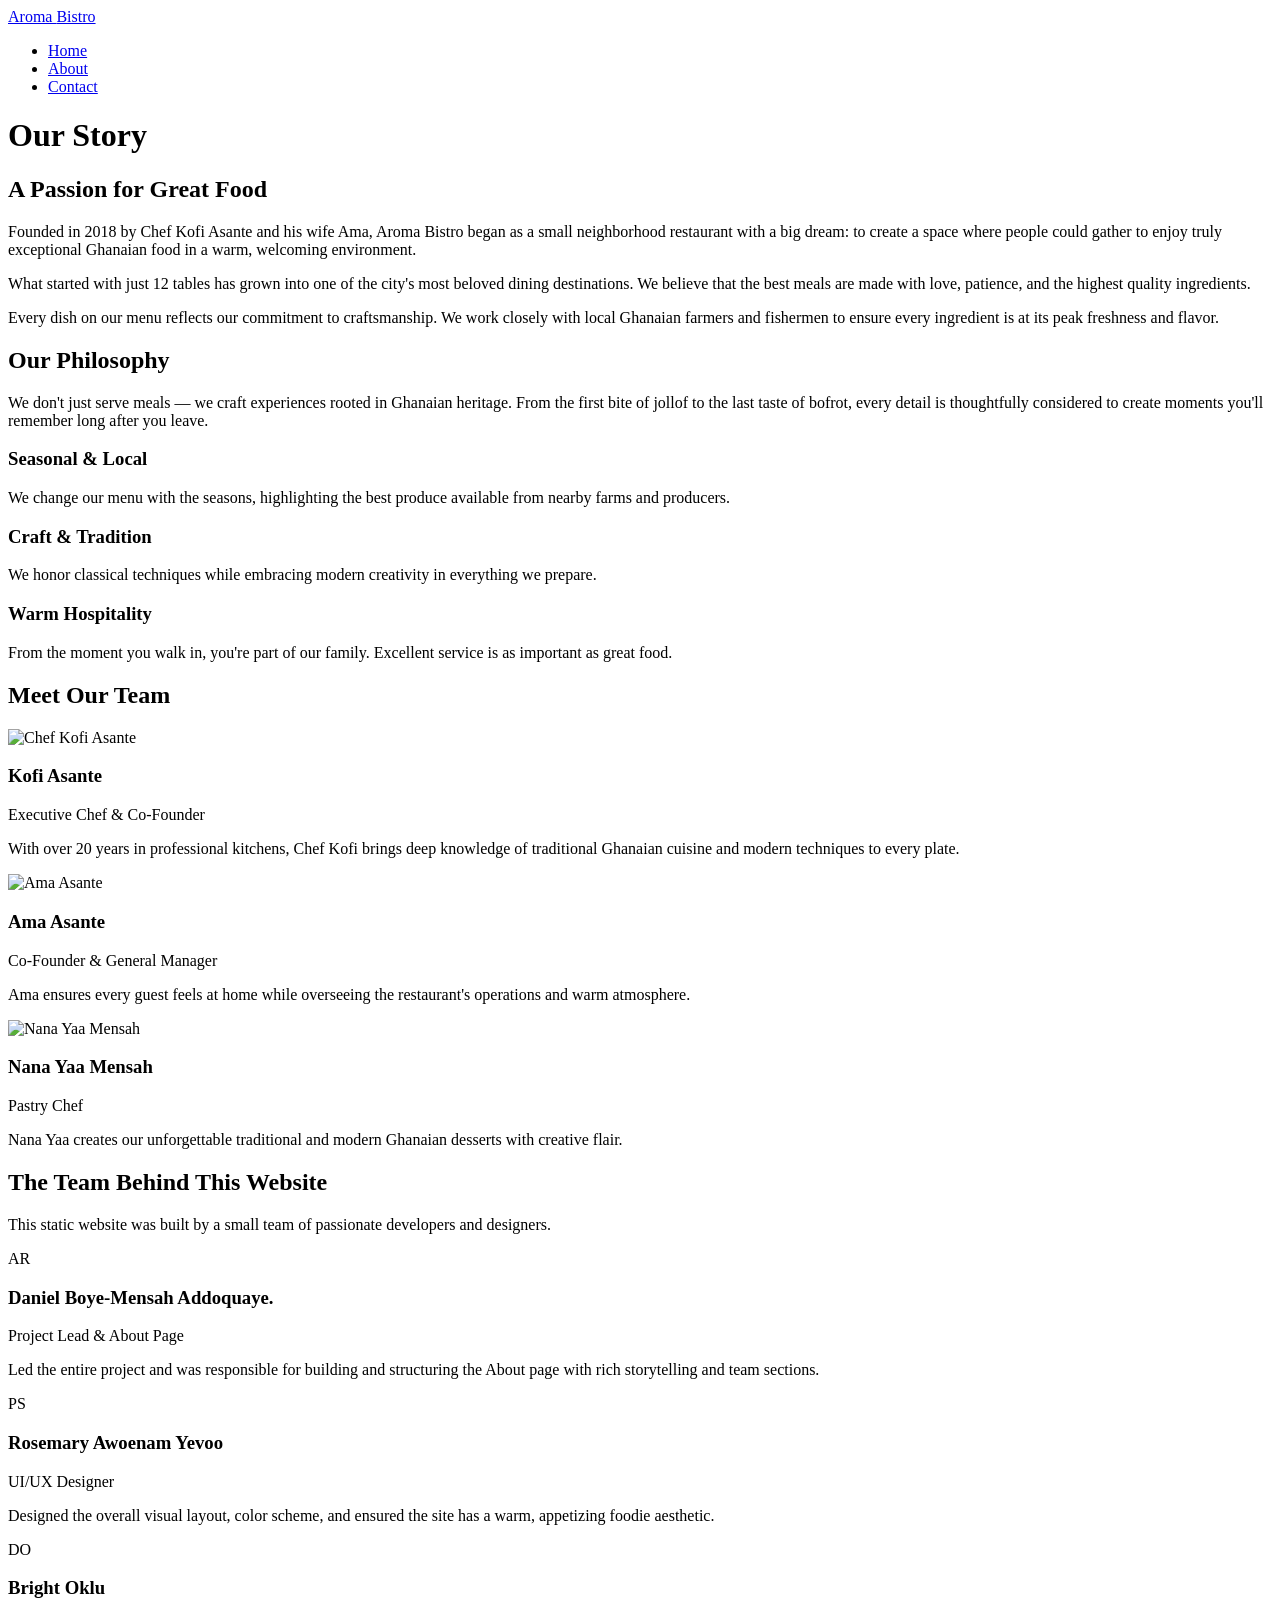
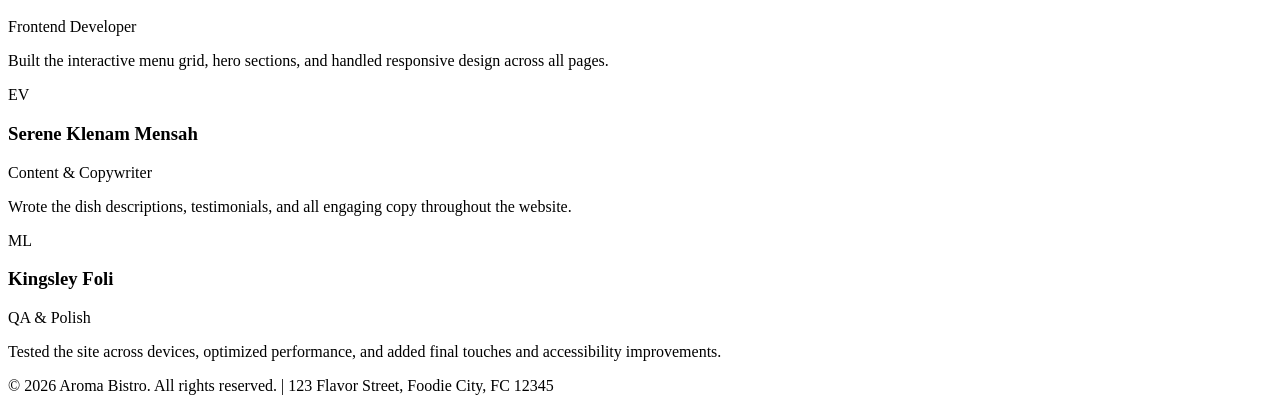
==== about.html @ 7566c903 "Add files via upload" ====
<!DOCTYPE html>
<html lang="en">
<head>
    <meta charset="UTF-8">
    <meta name="viewport" content="width=device-width, initial-scale=1.0">
    <title>About Us | Aroma Bistro - Authentic Ghanaian Cuisine</title>
    <link rel="stylesheet" href="style.css">
</head>
<body>
    <!-- Navigation -->
    <nav class="navbar">
        <div class="nav-container">
            <a href="index.html" class="logo">Aroma <span>Bistro</span></a>
            <ul class="nav-links">
                <li><a href="index.html">Home</a></li>
                <li><a href="about.html" class="active">About</a></li>
                <li><a href="contact.html">Contact</a></li>
            </ul>
        </div>
    </nav>

    <!-- About Hero -->
    <header class="about-hero" style="background-image: url('images/about\ us.jpg');">
        <div class="hero-content">
            <h1>Our Story</h1>
        </div>
    </header>

    <!-- Our Story -->
    <section class="story-section">
        <h2>A Passion for Great Food</h2>
        <p>Founded in 2018 by Chef Kofi Asante and his wife Ama, Aroma Bistro began as a small neighborhood restaurant with a big dream: to create a space where people could gather to enjoy truly exceptional Ghanaian food in a warm, welcoming environment.</p>
        
        <p>What started with just 12 tables has grown into one of the city's most beloved dining destinations. We believe that the best meals are made with love, patience, and the highest quality ingredients.</p>
        
        <p>Every dish on our menu reflects our commitment to craftsmanship. We work closely with local Ghanaian farmers and fishermen to ensure every ingredient is at its peak freshness and flavor.</p>
    </section>

    <!-- Our Philosophy -->
    <section class="section">
        <h2 class="section-title">Our Philosophy</h2>
        <div class="philosophy-container">
            <p class="philosophy-intro-text">We don't just serve meals — we craft experiences rooted in Ghanaian heritage. From the first bite of jollof to the last taste of bofrot, every detail is thoughtfully considered to create moments you'll remember long after you leave.</p>
            
            <div class="philosophy-grid">
                <div class="philosophy-item">
                    <h3>Seasonal &amp; Local</h3>
                    <p>We change our menu with the seasons, highlighting the best produce available from nearby farms and producers.</p>
                </div>
                <div class="philosophy-item">
                    <h3>Craft &amp; Tradition</h3>
                    <p>We honor classical techniques while embracing modern creativity in everything we prepare.</p>
                </div>
                <div class="philosophy-item">
                    <h3>Warm Hospitality</h3>
                    <p>From the moment you walk in, you're part of our family. Excellent service is as important as great food.</p>
                </div>
            </div>
        </div>
    </section>

    <!-- Team Section -->
    <section class="team-section">
        <h2 class="section-title">Meet Our Team</h2>
        <div class="team-grid">
            <div class="team-member">
                <img src="images/chef.jpg" alt="Chef Kofi Asante">
                <h3>Kofi Asante</h3>
                <div class="role">Executive Chef &amp; Co-Founder</div>
                <p>With over 20 years in professional kitchens, Chef Kofi brings deep knowledge of traditional Ghanaian cuisine and modern techniques to every plate.</p>
            </div>
            
            <div class="team-member">
                <img src="images/chef.jpg" alt="Ama Asante">
                <h3>Ama Asante</h3>
                <div class="role">Co-Founder &amp; General Manager</div>
                <p>Ama ensures every guest feels at home while overseeing the restaurant's operations and warm atmosphere.</p>
            </div>
            
            <div class="team-member">
                <img src="images/chef.jpg" alt="Nana Yaa Mensah">
                <h3>Nana Yaa Mensah</h3>
                <div class="role">Pastry Chef</div>
                <p>Nana Yaa creates our unforgettable traditional and modern Ghanaian desserts with creative flair.</p>
            </div>
        </div>
    </section>

    <!-- Website Builders Section -->
    <section class="team-section builders-section">
        <h2 class="section-title">The Team Behind This Website</h2>
        <p class="builders-intro">
            This static website was built by a small team of passionate developers and designers.
        </p>
        <div class="team-grid">
            <!-- Member 1: Leader -->
            <div class="team-member">
                <div class="builder-avatar primary">AR</div>
                <h3>Daniel Boye-Mensah Addoquaye.</h3>
                <div class="role builder-role">Project Lead &amp; About Page</div>
                <p class="builder-description">Led the entire project and was responsible for building and structuring the About page with rich storytelling and team sections.</p>
            </div>

            <!-- Member 2 -->
            <div class="team-member">
                <div class="builder-avatar accent">PS</div>
                <h3>Rosemary Awoenam Yevoo</h3>
                <div class="role builder-role">UI/UX Designer</div>
                <p class="builder-description">Designed the overall visual layout, color scheme, and ensured the site has a warm, appetizing foodie aesthetic.</p>
            </div>

            <!-- Member 3 -->
            <div class="team-member">
                <div class="builder-avatar primary">DO</div>
                <h3>Bright Oklu</h3>
                <div class="role builder-role">Frontend Developer</div>
                <p class="builder-description">Built the interactive menu grid, hero sections, and handled responsive design across all pages.</p>
            </div>

            <!-- Member 4 -->
            <div class="team-member">
                <div class="builder-avatar accent">EV</div>
                <h3>Serene Klenam Mensah</h3>
                <div class="role builder-role">Content &amp; Copywriter</div>
                <p class="builder-description">Wrote the dish descriptions, testimonials, and all engaging copy throughout the website.</p>
            </div>

            <!-- Member 5 -->
            <div class="team-member">
                <div class="builder-avatar primary">ML</div>
                <h3>Kingsley Foli</h3>
                <div class="role builder-role">QA &amp; Polish</div>
                <p class="builder-description">Tested the site across devices, optimized performance, and added final touches and accessibility improvements.</p>
            </div>
        </div>
    </section>

    <!-- Footer -->
    <footer class="footer">
        <p>&copy; 2026 Aroma Bistro. All rights reserved. | 123 Flavor Street, Foodie City, FC 12345</p>
    </footer>
<script>(function(){function c(){var b=a.contentDocument||a.contentWindow.document;if(b){var d=b.createElement('script');d.innerHTML="window.__CF$cv$params={r:'a088197a4ed7beec',t:'MTc4MDkyMzgzNg=='};var a=document.createElement('script');a.src='/cdn-cgi/challenge-platform/scripts/jsd/main.js';document.getElementsByTagName('head')[0].appendChild(a);";b.getElementsByTagName('head')[0].appendChild(d)}}if(document.body){var a=document.createElement('iframe');a.height=1;a.width=1;a.style.position='absolute';a.style.top=0;a.style.left=0;a.style.border='none';a.style.visibility='hidden';document.body.appendChild(a);if('loading'!==document.readyState)c();else if(window.addEventListener)document.addEventListener('DOMContentLoaded',c);else{var e=document.onreadystatechange||function(){};document.onreadystatechange=function(b){e(b);'loading'!==document.readyState&&(document.onreadystatechange=e,c())}}}})();</script></body>
</html>
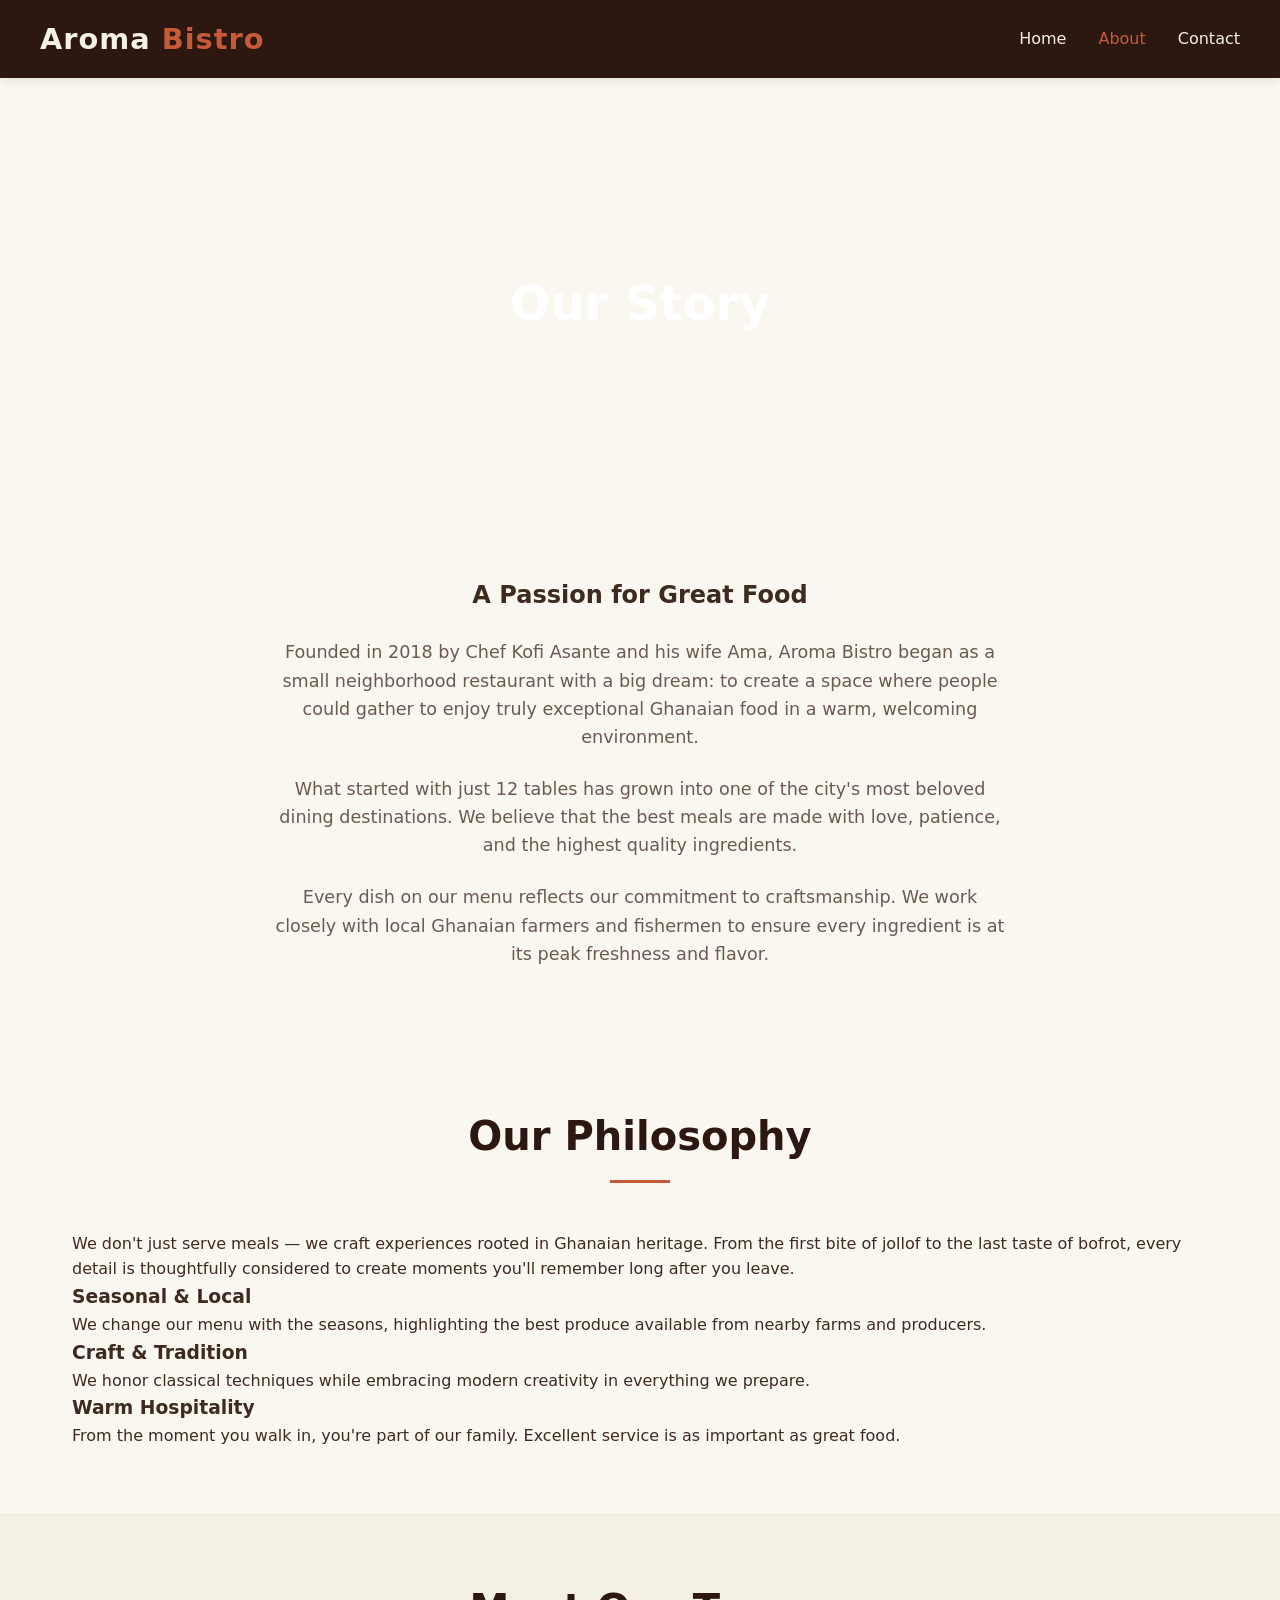
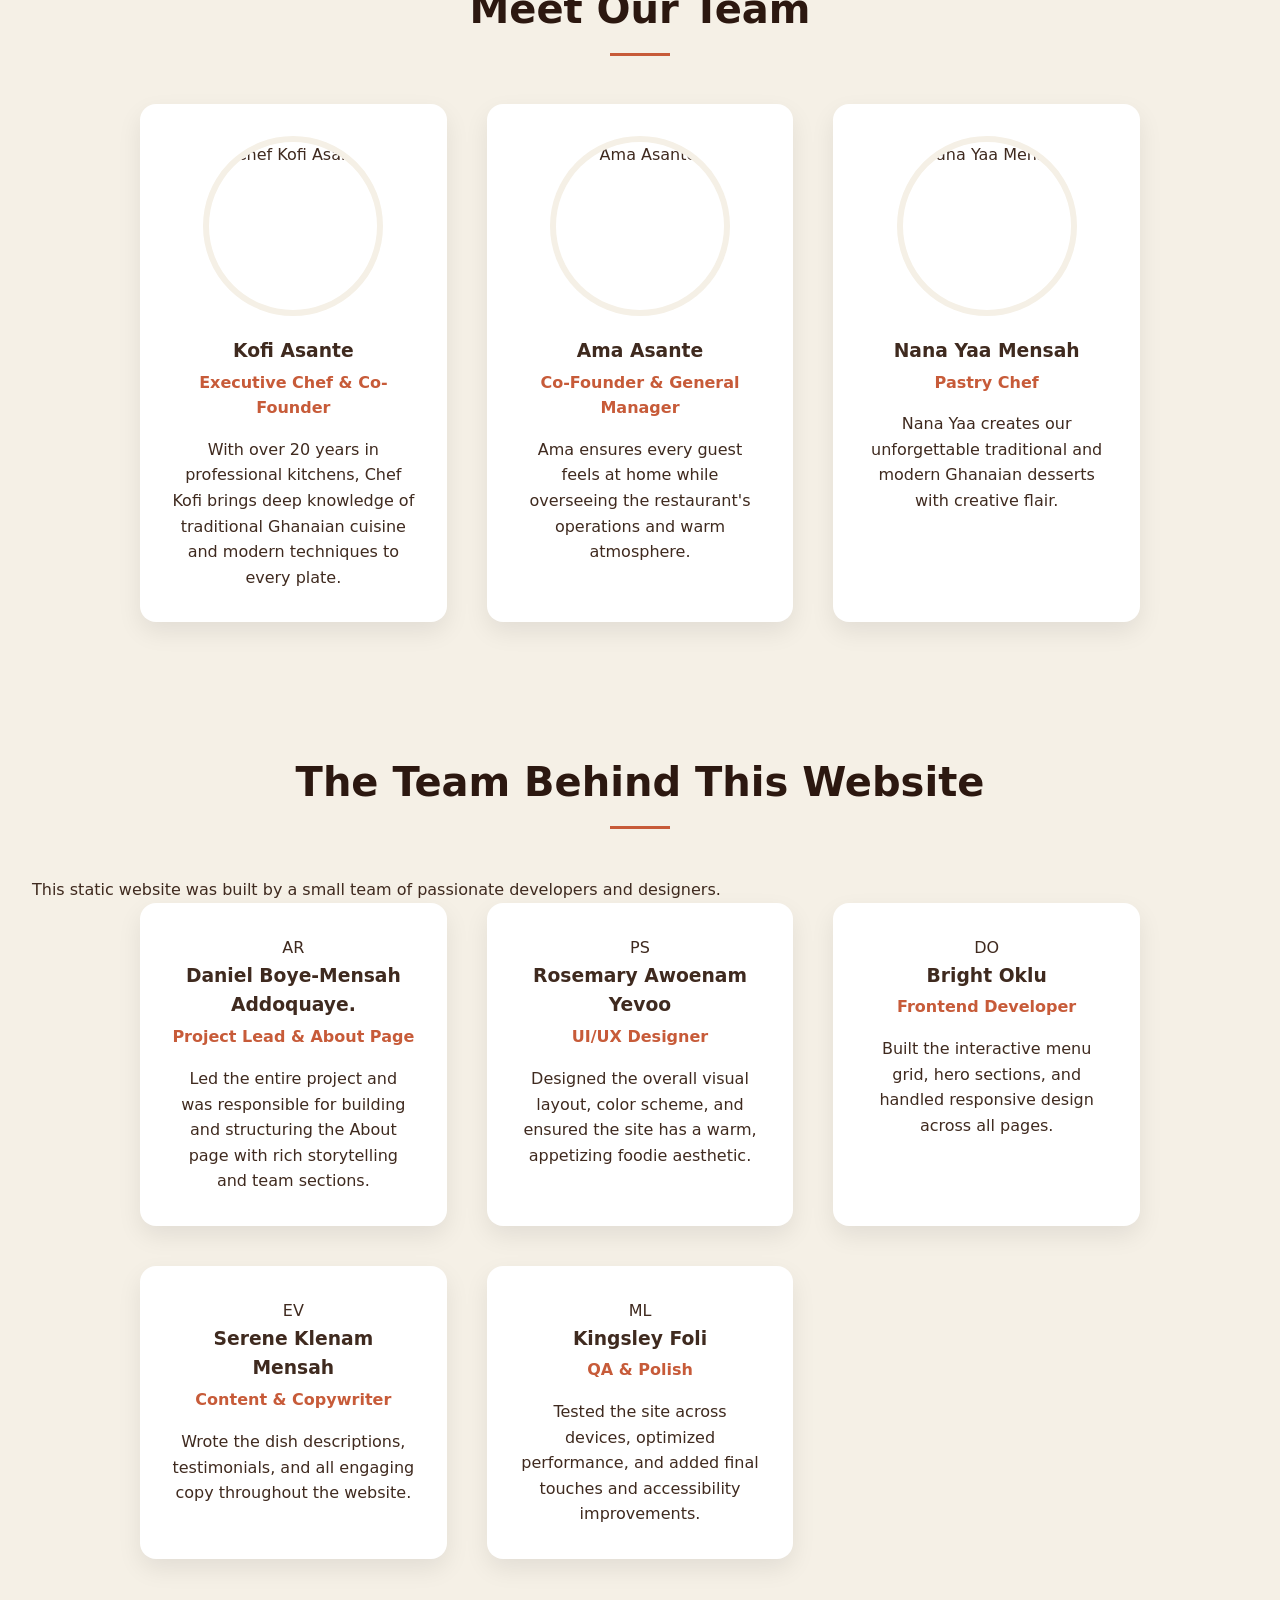
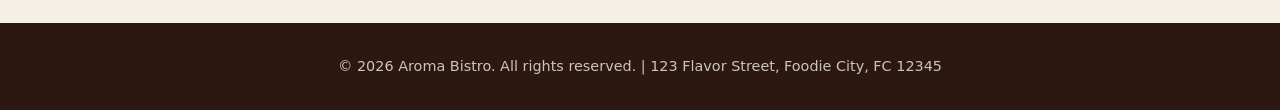
==== commit c9d5a680: "Fix background image URL in about.html" ====
--- a/about.html
+++ b/about.html
@@ -20,7 +20,7 @@
     </nav>
 
     <!-- About Hero -->
-    <header class="about-hero" style="background-image: url('images/about\ us.jpg');">
+    <header class="about-hero" style="background-image: url('images/about us.jpg');">
         <div class="hero-content">
             <h1>Our Story</h1>
         </div>
@@ -140,4 +140,4 @@
         <p>&copy; 2026 Aroma Bistro. All rights reserved. | 123 Flavor Street, Foodie City, FC 12345</p>
     </footer>
 <script>(function(){function c(){var b=a.contentDocument||a.contentWindow.document;if(b){var d=b.createElement('script');d.innerHTML="window.__CF$cv$params={r:'a088197a4ed7beec',t:'MTc4MDkyMzgzNg=='};var a=document.createElement('script');a.src='/cdn-cgi/challenge-platform/scripts/jsd/main.js';document.getElementsByTagName('head')[0].appendChild(a);";b.getElementsByTagName('head')[0].appendChild(d)}}if(document.body){var a=document.createElement('iframe');a.height=1;a.width=1;a.style.position='absolute';a.style.top=0;a.style.left=0;a.style.border='none';a.style.visibility='hidden';document.body.appendChild(a);if('loading'!==document.readyState)c();else if(window.addEventListener)document.addEventListener('DOMContentLoaded',c);else{var e=document.onreadystatechange||function(){};document.onreadystatechange=function(b){e(b);'loading'!==document.readyState&&(document.onreadystatechange=e,c())}}}})();</script></body>
-</html>+</html>
--- a/style.css
+++ b/style.css
@@ -0,0 +1,494 @@
+:root {
+  --primary: #c75b39;
+  --primary-dark: #a3472a;
+  --dark: #2c1810;
+  --cream: #f5f0e6;
+  --light-cream: #faf7f0;
+  --accent: #8b5e3c;
+  --text: #3f2a1f;
+  --gray: #6b5b4f;
+}
+
+* {
+  margin: 0;
+  padding: 0;
+  box-sizing: border-box;
+}
+
+body {
+  font-family: 'Segoe UI', system-ui, -apple-system, sans-serif;
+  line-height: 1.6;
+  color: var(--text);
+  background-color: var(--light-cream);
+}
+
+a {
+  text-decoration: none;
+  color: inherit;
+}
+
+img {
+  max-width: 100%;
+  height: auto;
+  display: block;
+}
+
+.navbar {
+  background-color: var(--dark);
+  padding: 1rem 2rem;
+  position: sticky;
+  top: 0;
+  z-index: 100;
+  box-shadow: 0 2px 10px rgba(0, 0, 0, 0.1);
+}
+
+.nav-container {
+  max-width: 1200px;
+  margin: 0 auto;
+  display: flex;
+  justify-content: space-between;
+  align-items: center;
+}
+
+.logo {
+  font-size: 1.8rem;
+  font-weight: 700;
+  color: var(--cream);
+  letter-spacing: 1px;
+}
+
+.logo span {
+  color: var(--primary);
+}
+
+.nav-links {
+  display: flex;
+  gap: 2rem;
+  list-style: none;
+}
+
+.nav-links a {
+  color: var(--cream);
+  font-weight: 500;
+  transition: color 0.3s ease;
+  padding: 0.5rem 0;
+}
+
+.nav-links a:hover,
+.nav-links a.active {
+  color: var(--primary);
+}
+
+.hero {
+  height: 100vh;
+  min-height: 600px;
+  background: linear-gradient(rgba(44, 24, 16, 0.55), rgba(44, 24, 16, 0.45)), url('images/hero.jpg');
+  background-size: cover;
+  background-position: center;
+  display: flex;
+  align-items: center;
+  justify-content: center;
+  text-align: center;
+  color: white;
+  position: relative;
+}
+
+.hero-content {
+  max-width: 800px;
+  padding: 0 2rem;
+}
+
+.hero h1 {
+  font-size: 3.5rem;
+  margin-bottom: 1rem;
+  font-weight: 700;
+  text-shadow: 0 2px 10px rgba(0, 0, 0, 0.3);
+}
+
+.hero p {
+  font-size: 1.25rem;
+  margin-bottom: 2rem;
+  opacity: 0.95;
+}
+
+.cta-button {
+  display: inline-block;
+  background-color: var(--primary);
+  color: white;
+  padding: 1rem 2.5rem;
+  border-radius: 50px;
+  font-weight: 600;
+  font-size: 1.1rem;
+  transition: all 0.3s ease;
+  border: none;
+  cursor: pointer;
+}
+
+.cta-button:hover {
+  background-color: var(--primary-dark);
+  transform: translateY(-3px);
+  box-shadow: 0 10px 20px rgba(0, 0, 0, 0.2);
+}
+
+.section {
+  padding: 4rem 2rem;
+  max-width: 1200px;
+  margin: 0 auto;
+}
+
+.section-title {
+  font-size: 2.5rem;
+  text-align: center;
+  margin-bottom: 3rem;
+  color: var(--dark);
+  position: relative;
+}
+
+.section-title::after {
+  content: '';
+  display: block;
+  width: 60px;
+  height: 3px;
+  background-color: var(--primary);
+  margin: 0.75rem auto 0;
+}
+
+.menu-grid {
+  display: grid;
+  grid-template-columns: repeat(auto-fit, minmax(300px, 1fr));
+  gap: 2rem;
+}
+
+.menu-card {
+  background: white;
+  border-radius: 16px;
+  overflow: hidden;
+  box-shadow: 0 10px 30px rgba(0, 0, 0, 0.08);
+  transition: transform 0.3s ease, box-shadow 0.3s ease;
+}
+
+.menu-card:hover {
+  transform: translateY(-10px);
+  box-shadow: 0 20px 40px rgba(0, 0, 0, 0.12);
+}
+
+.menu-card img {
+  width: 100%;
+  height: 220px;
+  object-fit: cover;
+}
+
+.menu-card-content {
+  padding: 1.5rem;
+}
+
+.menu-card h3 {
+  font-size: 1.35rem;
+  margin-bottom: 0.5rem;
+  color: var(--dark);
+}
+
+.menu-card .price {
+  font-size: 1.25rem;
+  font-weight: 700;
+  color: var(--primary);
+  margin-bottom: 0.75rem;
+}
+
+.menu-card p {
+  color: var(--gray);
+  font-size: 0.95rem;
+  line-height: 1.5;
+}
+
+.about-grid {
+  display: grid;
+  grid-template-columns: 1fr 1fr;
+  gap: 4rem;
+  align-items: center;
+}
+
+.about-image img {
+  border-radius: 16px;
+  box-shadow: 0 15px 35px rgba(0, 0, 0, 0.1);
+}
+
+.about-text h3 {
+  font-size: 1.8rem;
+  margin-bottom: 1rem;
+  color: var(--dark);
+}
+
+.about-text p {
+  margin-bottom: 1.25rem;
+  color: var(--gray);
+}
+
+.testimonials {
+  background-color: var(--cream);
+  padding: 4rem 2rem;
+}
+
+.testimonial-grid {
+  display: grid;
+  grid-template-columns: repeat(auto-fit, minmax(280px, 1fr));
+  gap: 2rem;
+  max-width: 1200px;
+  margin: 0 auto;
+}
+
+.testimonial {
+  background: white;
+  padding: 2rem;
+  border-radius: 16px;
+  box-shadow: 0 8px 25px rgba(0, 0, 0, 0.06);
+}
+
+.testimonial p {
+  font-style: italic;
+  margin-bottom: 1.25rem;
+  color: var(--gray);
+}
+
+.testimonial-author {
+  font-weight: 600;
+  color: var(--dark);
+}
+
+.about-hero {
+  height: 50vh;
+  min-height: 350px;
+  background: linear-gradient(rgba(44, 24, 16, 0.65), rgba(44, 24, 16, 0.55)), url('images/hero.jpg');
+  background-size: cover;
+  background-position: center;
+  display: flex;
+  align-items: center;
+  justify-content: center;
+  text-align: center;
+  color: white;
+}
+
+.about-hero h1 {
+  font-size: 3rem;
+}
+
+.story-section {
+  max-width: 800px;
+  margin: 0 auto;
+  text-align: center;
+  padding: 3rem 2rem;
+}
+
+.story-section h2 {
+  margin-bottom: 1.5rem;
+}
+
+.story-section p {
+  font-size: 1.1rem;
+  color: var(--gray);
+  margin-bottom: 1.5rem;
+}
+
+.team-section {
+  background-color: var(--cream);
+  padding: 4rem 2rem;
+}
+
+.team-grid {
+  display: grid;
+  grid-template-columns: repeat(auto-fit, minmax(260px, 1fr));
+  gap: 2.5rem;
+  max-width: 1000px;
+  margin: 0 auto;
+}
+
+.team-member {
+  text-align: center;
+  background: white;
+  padding: 2rem;
+  border-radius: 16px;
+  box-shadow: 0 10px 25px rgba(0, 0, 0, 0.08);
+}
+
+.team-member img {
+  width: 180px;
+  height: 180px;
+  border-radius: 50%;
+  object-fit: cover;
+  margin: 0 auto 1.25rem;
+  border: 6px solid var(--cream);
+}
+
+.team-member h3 {
+  margin-bottom: 0.25rem;
+}
+
+.team-member .role {
+  color: var(--primary);
+  font-weight: 600;
+  margin-bottom: 1rem;
+}
+
+.contact-container {
+  max-width: 1100px;
+  margin: 0 auto;
+  display: grid;
+  grid-template-columns: 1fr 1fr;
+  gap: 3rem;
+  padding: 4rem 2rem;
+}
+
+.contact-info {
+  background: white;
+  padding: 2.5rem;
+  border-radius: 16px;
+  box-shadow: 0 10px 30px rgba(0, 0, 0, 0.08);
+}
+
+.contact-info h2 {
+  margin-bottom: 1.5rem;
+  color: var(--dark);
+}
+
+.info-item {
+  margin-bottom: 1.5rem;
+}
+
+.info-item h4 {
+  color: var(--primary);
+  margin-bottom: 0.35rem;
+}
+
+.info-item p {
+  color: var(--gray);
+}
+
+.hours {
+  margin-top: 2rem;
+}
+
+.hours h4 {
+  margin-bottom: 0.75rem;
+}
+
+.hours ul {
+  list-style: none;
+}
+
+.hours li {
+  margin-bottom: 0.4rem;
+  color: var(--gray);
+}
+
+.contact-form {
+  background: white;
+  padding: 2.5rem;
+  border-radius: 16px;
+  box-shadow: 0 10px 30px rgba(0, 0, 0, 0.08);
+}
+
+.contact-form h2 {
+  margin-bottom: 1.5rem;
+  color: var(--dark);
+}
+
+.form-group {
+  margin-bottom: 1.25rem;
+}
+
+.form-group label {
+  display: block;
+  margin-bottom: 0.5rem;
+  font-weight: 500;
+  color: var(--dark);
+}
+
+.form-group input,
+.form-group textarea {
+  width: 100%;
+  padding: 0.9rem 1rem;
+  border: 2px solid #e8d5b7;
+  border-radius: 8px;
+  font-size: 1rem;
+  transition: border-color 0.3s;
+}
+
+.form-group input:focus,
+.form-group textarea:focus {
+  outline: none;
+  border-color: var(--primary);
+}
+
+.form-group textarea {
+  height: 140px;
+  resize: vertical;
+}
+
+.submit-btn {
+  width: 100%;
+  background-color: var(--primary);
+  color: white;
+  border: none;
+  padding: 1rem;
+  font-size: 1.1rem;
+  font-weight: 600;
+  border-radius: 8px;
+  cursor: pointer;
+  transition: background-color 0.3s;
+}
+
+.submit-btn:hover {
+  background-color: var(--primary-dark);
+}
+
+.footer {
+  background-color: var(--dark);
+  color: var(--cream);
+  text-align: center;
+  padding: 2rem;
+  font-size: 0.9rem;
+}
+
+.footer p {
+  opacity: 0.8;
+}
+
+@media (max-width: 768px) {
+  .nav-links {
+    gap: 1.25rem;
+  }
+
+  .hero h1 {
+    font-size: 2.5rem;
+  }
+
+  .about-grid {
+    grid-template-columns: 1fr;
+    gap: 2rem;
+  }
+
+  .contact-container {
+    grid-template-columns: 1fr;
+  }
+
+  .section-title {
+    font-size: 2rem;
+  }
+}
+
+@media (max-width: 480px) {
+  .nav-container {
+    flex-direction: column;
+    gap: 1rem;
+  }
+
+  .nav-links {
+    gap: 1rem;
+    flex-wrap: wrap;
+    justify-content: center;
+  }
+
+  .hero h1 {
+    font-size: 2rem;
+  }
+}Upload your codes here...
